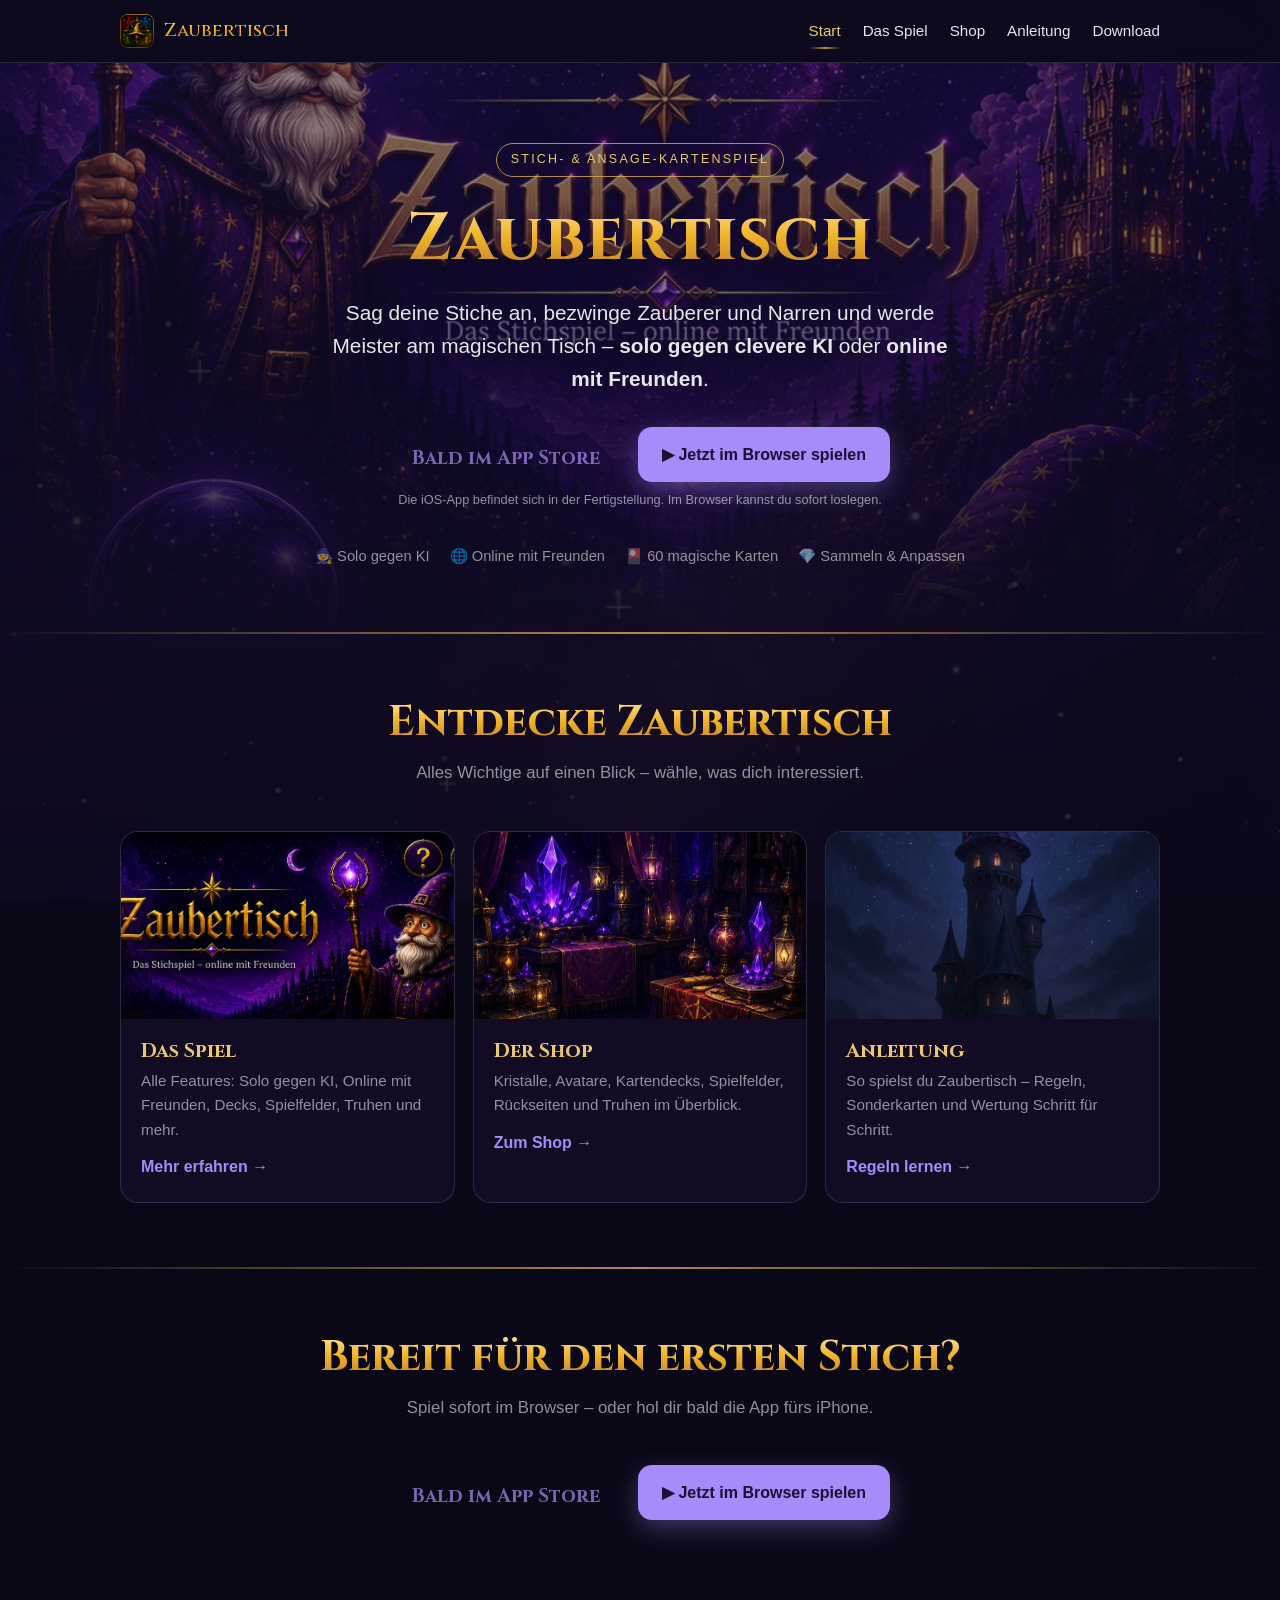
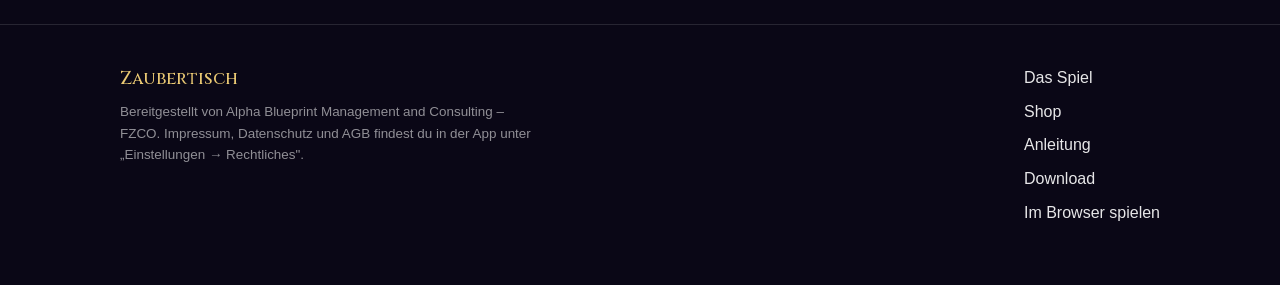
==== index.html @ ab26b65f "Website in 5 Unterseiten aufteilen + zentrale Navigation + Icon-Master - Neue Seiten: spiel.html (Da" ====
<!DOCTYPE html>
<html lang="de">
<head>
  <meta charset="UTF-8">
  <meta name="viewport" content="width=device-width, initial-scale=1">
  <title>Zaubertisch – Das magische Stich-Kartenspiel</title>
  <meta name="description" content="Zaubertisch: Das magische Stich- und Ansage-Kartenspiel. Solo gegen KI oder online mit Freunden. Jetzt im Browser spielen – bald im App Store.">
  <meta name="theme-color" content="#100a22">
  <meta property="og:title" content="Zaubertisch – Das magische Stich-Kartenspiel">
  <meta property="og:description" content="Solo gegen KI oder online mit Freunden. Jetzt im Browser spielen – bald im App Store.">
  <meta property="og:image" content="assets/icons/icon-512.png">
  <meta name="twitter:card" content="summary">
  <link rel="icon" href="assets/icons/icon-192.png">
  <link rel="apple-touch-icon" href="assets/icons/icon-1024.png">
  <link rel="manifest" href="manifest.webmanifest">
  <link rel="stylesheet" href="css/style.css">
</head>
<body data-page="start">
  <header class="site-header" id="site-header"></header>

  <main id="top">
    <!-- ============ HERO ============ -->
    <section class="hero">
      <div class="hero-media" aria-hidden="true"></div>
      <div class="wrap">
        <span class="eyebrow">Stich- &amp; Ansage-Kartenspiel</span>
        <h1 class="goldtext">Zaubertisch</h1>
        <p class="lead">
          Sag deine Stiche an, bezwinge Zauberer und Narren und werde Meister am
          magischen Tisch – <strong>solo gegen clevere KI</strong> oder
          <strong>online mit Freunden</strong>.
        </p>
        <div class="hero-cta">
          <a class="btn btn-store is-soon" data-cta="appstore" role="button" aria-disabled="true">
            <span class="store-small"></span>
            <span class="store-big" data-cta-label>Bald im App Store</span>
          </a>
          <a class="btn btn-primary" data-cta="play" role="button">▶ Jetzt im Browser spielen</a>
        </div>
        <p class="store-hint">Die iOS-App befindet sich in der Fertigstellung. Im Browser kannst du sofort loslegen.</p>
        <div class="hero-badges">
          <span>🧙 Solo gegen KI</span>
          <span>🌐 Online mit Freunden</span>
          <span>🎴 60 magische Karten</span>
          <span>💎 Sammeln &amp; Anpassen</span>
        </div>
      </div>
    </section>

    <hr class="divider">

    <!-- ============ ÜBERSICHT / UNTERSEITEN ============ -->
    <section>
      <div class="wrap">
        <div class="section-head">
          <h2 class="goldtext">Entdecke Zaubertisch</h2>
          <p>Alles Wichtige auf einen Blick – wähle, was dich interessiert.</p>
        </div>
        <div class="home-cards">
          <a class="home-card" href="spiel.html">
            <div class="hc-media" style="background-image:url('assets/game/lobby/game-banner.jpg')"></div>
            <div class="hc-body">
              <h3>Das Spiel</h3>
              <p>Alle Features: Solo gegen KI, Online mit Freunden, Decks, Spielfelder, Truhen und mehr.</p>
              <span class="hc-arrow">Mehr erfahren →</span>
            </div>
          </a>
          <a class="home-card" href="shop.html">
            <div class="hc-media" style="background-image:url('assets/game/lobby/shop-hero.jpg')"></div>
            <div class="hc-body">
              <h3>Der Shop</h3>
              <p>Kristalle, Avatare, Kartendecks, Spielfelder, Rückseiten und Truhen im Überblick.</p>
              <span class="hc-arrow">Zum Shop →</span>
            </div>
          </a>
          <a class="home-card" href="anleitung.html">
            <div class="hc-media" style="background-image:url('assets/game/lobby/themes/table_magierturm.jpg')"></div>
            <div class="hc-body">
              <h3>Anleitung</h3>
              <p>So spielst du Zaubertisch – Regeln, Sonderkarten und Wertung Schritt für Schritt.</p>
              <span class="hc-arrow">Regeln lernen →</span>
            </div>
          </a>
        </div>
      </div>
    </section>

    <hr class="divider">

    <!-- ============ ABSCHLUSS-CTA ============ -->
    <section class="cta-band">
      <div class="wrap">
        <div class="section-head">
          <h2 class="goldtext">Bereit für den ersten Stich?</h2>
          <p>Spiel sofort im Browser – oder hol dir bald die App fürs iPhone.</p>
        </div>
        <div class="hero-cta">
          <a class="btn btn-store is-soon" data-cta="appstore" role="button" aria-disabled="true">
            <span class="store-small"></span>
            <span class="store-big" data-cta-label>Bald im App Store</span>
          </a>
          <a class="btn btn-primary" data-cta="play" role="button">▶ Jetzt im Browser spielen</a>
        </div>
      </div>
    </section>
  </main>

  <footer class="site-footer" id="site-footer"></footer>

  <script type="module" src="js/layout.js"></script>
</body>
</html>
---- css/style.css ----
/* Zaubertisch – Website-Theme.
   Farben & Anmutung aus dem Spiel (WIZ-WIZ :root) übernommen: magisches
   Lila-Gold über dunklem Sternenhimmel, Cinzel-Serifen für Überschriften. */

/* Cinzel lokal gebündelt (aus WIZ-WIZ) – keine externe Google-Fonts-Abhängigkeit. */
@font-face {
  font-family: 'Cinzel'; font-style: normal; font-weight: 500 700; font-display: swap;
  src: url('../assets/fonts/cinzel-latin.woff2') format('woff2');
  unicode-range: U+0000-00FF, U+0131, U+0152-0153, U+02BB-02BC, U+02C6, U+02DA, U+02DC, U+0304, U+0308, U+0329, U+2000-206F, U+20AC, U+2122, U+2191, U+2193, U+2212, U+2215, U+FEFF, U+FFFD;
}
@font-face {
  font-family: 'Cinzel'; font-style: normal; font-weight: 500 700; font-display: swap;
  src: url('../assets/fonts/cinzel-latin-ext.woff2') format('woff2');
  unicode-range: U+0100-02BA, U+02BD-02C5, U+02C7-02CC, U+02CE-02D7, U+02DD-02FF, U+0304, U+0308, U+0329, U+1D00-1DBF, U+1E00-1E9F, U+1EF2-1EFF, U+2020, U+20A0-20AB, U+20AD-20C0, U+2113, U+2C60-2C7F, U+A720-A7FF;
}

:root {
  --akzent: #a78bfa;
  --akzent-weich: rgba(167, 139, 250, .16);
  --text: rgba(255, 255, 255, .90);
  --muted: rgba(255, 255, 255, .55);
  --karte: rgba(24, 16, 46, .60);
  --karte-fest: #180f2c;
  --rand: rgba(255, 255, 255, .12);
  --gold: #e9c873;
  --goldline: #c6a24c;
  --goldsoft: rgba(214, 176, 86, .8);
  --bg: #0a0716;
  --font-myth: 'Cinzel', Georgia, 'Times New Roman', serif;
  --font-ui: -apple-system, BlinkMacSystemFont, "Segoe UI", Roboto, sans-serif;
  --maxw: 1080px;
}

* { box-sizing: border-box; margin: 0; padding: 0; -webkit-tap-highlight-color: transparent; }

html { scroll-behavior: smooth; }

body {
  font-family: var(--font-ui);
  color: var(--text);
  background: var(--bg);
  line-height: 1.6;
  min-height: 100vh;
  overflow-x: hidden;
}

/* Fixer Sternenhimmel hinter allem (aus dem Spiel) */
body::before {
  content: "";
  position: fixed;
  inset: 0;
  z-index: -2;
  background:
    linear-gradient(180deg, rgba(20, 14, 44, .55) 0%, rgba(10, 7, 22, .82) 60%, rgba(8, 5, 18, .94) 100%),
    url('../assets/game/lobby/bg.jpg') center top / cover no-repeat,
    radial-gradient(120% 90% at 50% 0%, #2a1d57 0%, #1b1340 55%, #0a0716 100%);
}
body::after {
  content: "";
  position: fixed;
  inset: 0;
  z-index: -1;
  pointer-events: none;
  background: url('../assets/game/lobby/stars.jpg') center / cover repeat;
  opacity: .18;
  mix-blend-mode: screen;
}

img { max-width: 100%; display: block; }
a { color: var(--akzent); text-decoration: none; }
a:hover { text-decoration: underline; }

h1, h2, h3 { font-family: var(--font-myth); font-weight: 700; line-height: 1.2; }

.wrap { width: 100%; max-width: var(--maxw); margin: 0 auto; padding: 0 20px; }

/* Goldener Farbverlauf-Text für Titel */
.goldtext {
  background: linear-gradient(180deg, #ffe7a8 0%, #f0b429 45%, #b8772a 100%);
  -webkit-background-clip: text; background-clip: text;
  -webkit-text-fill-color: transparent; color: transparent;
}

/* ---------- Kopfzeile / Navigation ---------- */
.site-header {
  position: sticky; top: 0; z-index: 50;
  backdrop-filter: blur(10px);
  background: rgba(10, 7, 22, .72);
  border-bottom: 1px solid var(--rand);
}
.site-header .wrap { display: flex; align-items: center; gap: 16px; height: 62px; }
.brand { display: flex; align-items: center; gap: 10px; font-family: var(--font-myth); font-size: 1.15rem; }
.brand img { width: 34px; height: 34px; border-radius: 8px; }
.nav { margin-left: auto; display: flex; gap: 22px; align-items: center; }
.nav a { color: var(--text); font-size: .95rem; position: relative; }
.nav a:hover { color: var(--gold); text-decoration: none; }
.nav a.active { color: var(--gold); }
.nav a.active::after {
  content: ""; position: absolute; left: 0; right: 0; bottom: -6px; height: 2px;
  background: linear-gradient(90deg, transparent, var(--goldsoft), transparent);
}
.nav-toggle {
  display: none; margin-left: auto; background: rgba(255,255,255,.08);
  color: var(--text); border: 1px solid var(--rand); border-radius: 10px;
  font-size: 1.3rem; width: 44px; height: 40px; cursor: pointer;
}
@media (max-width: 720px) {
  .nav-toggle { display: block; }
  .nav {
    position: absolute; top: 62px; left: 0; right: 0; margin: 0;
    flex-direction: column; align-items: stretch; gap: 0;
    background: rgba(10,7,22,.97); border-bottom: 1px solid var(--rand);
    max-height: 0; overflow: hidden; transition: max-height .25s ease;
    backdrop-filter: blur(10px);
  }
  .nav.open { max-height: 380px; }
  .nav a { padding: 14px 20px; border-top: 1px solid var(--rand); font-size: 1.05rem; }
  .nav a.active::after { display: none; }
}

/* Übersichtskacheln auf der Startseite */
.home-cards { display: grid; grid-template-columns: repeat(auto-fit, minmax(240px, 1fr)); gap: 18px; }
.home-card {
  display: block; background: var(--karte); border: 1px solid var(--rand);
  border-radius: 18px; overflow: hidden; color: var(--text);
  transition: border-color .2s, transform .12s; text-decoration: none;
}
.home-card:hover { border-color: var(--goldsoft); transform: translateY(-3px); text-decoration: none; }
.home-card .hc-media { aspect-ratio: 16 / 9; background: #140e2e center / cover no-repeat; }
.home-card .hc-body { padding: 20px 20px 22px; }
.home-card h3 { color: var(--gold); font-size: 1.25rem; margin-bottom: 6px; }
.home-card p { color: var(--muted); font-size: .95rem; }
.home-card .hc-arrow { color: var(--akzent); font-weight: 700; margin-top: 12px; display: inline-block; }

/* ---------- Buttons ---------- */
.btn {
  display: inline-flex; align-items: center; justify-content: center; gap: 10px;
  padding: 14px 24px; border-radius: 14px; font-size: 1rem; font-weight: 700;
  border: none; cursor: pointer; transition: transform .12s, filter .2s, opacity .2s;
  text-decoration: none;
}
.btn:hover { text-decoration: none; transform: translateY(-1px); }
.btn-primary { background: var(--akzent); color: #1a1033; box-shadow: 0 8px 26px rgba(167, 139, 250, .35); }
.btn-primary:hover { filter: brightness(1.07); }
.btn-gold {
  background: linear-gradient(180deg, #ffe7a8 0%, #f0b429 50%, #c6862a 100%);
  color: #2a1a05; box-shadow: 0 8px 26px rgba(214, 176, 86, .35);
}
.btn-ghost { background: rgba(255, 255, 255, .10); color: var(--text); border: 1px solid var(--rand); }
.btn-ghost:hover { background: rgba(255, 255, 255, .16); }

/* App-Store-Badge */
.btn-store { flex-direction: column; align-items: flex-start; line-height: 1.1; padding: 12px 22px; }
.btn-store .store-small { font-size: .72rem; font-weight: 600; opacity: .85; }
.btn-store .store-big { font-size: 1.18rem; font-family: var(--font-myth); }
.btn-store.is-soon { opacity: .72; cursor: default; filter: grayscale(.15); }
.btn-store.is-soon:hover { transform: none; }
.store-hint { font-size: .8rem; color: var(--muted); margin-top: 8px; }

/* ---------- Hero ---------- */
.hero {
  position: relative; text-align: center;
  padding: 80px 0 64px;
  overflow: hidden;
}
.hero-media {
  position: absolute; inset: 0; z-index: -1;
  background: url('../assets/game/lobby/home-hero.jpg') center / cover no-repeat;
  opacity: .5;
  -webkit-mask-image: linear-gradient(180deg, #000 0%, #000 45%, transparent 100%);
  mask-image: linear-gradient(180deg, #000 0%, #000 45%, transparent 100%);
}
.hero .eyebrow {
  display: inline-block; letter-spacing: .18em; text-transform: uppercase;
  font-size: .78rem; color: var(--gold); border: 1px solid var(--goldsoft);
  padding: 6px 14px; border-radius: 999px; margin-bottom: 22px;
}
.hero h1 { font-size: clamp(2.4rem, 7vw, 4.2rem); margin-bottom: 16px; letter-spacing: .02em; }
.hero .lead { font-size: clamp(1.05rem, 2.6vw, 1.3rem); color: var(--text); max-width: 640px; margin: 0 auto 32px; }
.hero-cta { display: flex; gap: 16px; justify-content: center; flex-wrap: wrap; }
.hero-badges { display: flex; gap: 20px; justify-content: center; flex-wrap: wrap; margin-top: 34px; color: var(--muted); font-size: .92rem; }
.hero-badges span { display: inline-flex; align-items: center; gap: 7px; }

/* ---------- Sektionen ---------- */
section { padding: 64px 0; }
.section-head { text-align: center; max-width: 680px; margin: 0 auto 44px; }
.section-head h2 { font-size: clamp(1.8rem, 4vw, 2.6rem); margin-bottom: 12px; }
.section-head p { color: var(--muted); font-size: 1.05rem; }
.divider {
  height: 2px; border: none; margin: 0;
  background: linear-gradient(90deg, transparent, var(--goldsoft), transparent);
}

/* ---------- Feature-Kacheln ---------- */
.features { display: grid; grid-template-columns: repeat(auto-fit, minmax(220px, 1fr)); gap: 18px; }
.feature {
  background: var(--karte); border: 1px solid var(--rand); border-radius: 18px;
  padding: 26px 22px; backdrop-filter: blur(4px);
  transition: border-color .2s, transform .12s;
}
.feature:hover { border-color: var(--goldsoft); transform: translateY(-3px); }
.feature .f-ic { font-size: 2rem; margin-bottom: 12px; }
.feature h3 { font-size: 1.2rem; margin-bottom: 8px; color: var(--gold); }
.feature p { color: var(--muted); font-size: .96rem; }

/* ---------- Shop-Schaufenster ---------- */
.shop { position: relative; }
.shop-hero-band {
  border-radius: 20px; overflow: hidden; margin-bottom: 40px;
  border: 1px solid var(--goldsoft);
  background: url('../assets/game/lobby/shop-hero.jpg') center / cover;
  min-height: 200px; display: flex; align-items: flex-end;
}
.shop-hero-band .band-inner {
  width: 100%; padding: 26px 24px;
  background: linear-gradient(180deg, transparent, rgba(8, 5, 18, .88));
}
.shop-note {
  display: inline-flex; align-items: center; gap: 8px;
  background: var(--akzent-weich); color: #ddd0ff; border: 1px solid rgba(167, 139, 250, .4);
  padding: 7px 14px; border-radius: 999px; font-size: .86rem; font-weight: 600;
}

.shop-block { margin-bottom: 44px; }
.shop-block-head { margin-bottom: 18px; }
.shop-block-head h3 { font-size: 1.5rem; color: var(--gold); margin-bottom: 4px; }
.shop-block-head p { color: var(--muted); font-size: .95rem; }

.tile-grid { list-style: none; display: grid; grid-template-columns: repeat(auto-fill, minmax(150px, 1fr)); gap: 14px; }
.grid-packs { grid-template-columns: repeat(auto-fill, minmax(180px, 1fr)); }
.grid-chests { grid-template-columns: repeat(auto-fill, minmax(160px, 1fr)); }

.tile {
  position: relative; background: var(--karte); border: 1px solid var(--rand);
  border-radius: 16px; overflow: hidden; display: flex; flex-direction: column;
  transition: transform .12s, border-color .2s, box-shadow .2s;
}
.tile:hover { transform: translateY(-3px); border-color: var(--goldsoft); box-shadow: 0 10px 30px rgba(0, 0, 0, .4); }

.tile-thumb {
  position: relative; aspect-ratio: 1 / 1; overflow: hidden;
  background: radial-gradient(120% 120% at 50% 0%, #2a1d57 0%, #1b1340 60%, #140e2e 100%);
  display: flex; align-items: center; justify-content: center;
}
.thumb-img { width: 100%; height: 100%; object-fit: cover; }
.thumb-emoji { font-size: 3rem; display: flex; align-items: center; justify-content: center; }
.thumb-emoji-hidden { position: absolute; inset: 0; display: none; }
.chest-emoji { font-size: 3.4rem; filter: drop-shadow(0 4px 10px rgba(0, 0, 0, .5)); }

.tile-body { padding: 12px 13px 14px; display: flex; flex-direction: column; gap: 8px; flex: 1; }
.tile-name { font-weight: 700; font-size: 1rem; }
.tile-meta { display: flex; align-items: center; justify-content: space-between; gap: 8px; margin-top: auto; flex-wrap: wrap; }

.rarity {
  font-size: .72rem; font-weight: 800; letter-spacing: .03em; text-transform: uppercase;
  color: var(--rar, #9aa4b2); border: 1px solid var(--rar, #9aa4b2);
  padding: 3px 9px; border-radius: 999px;
  background: color-mix(in srgb, var(--rar, #9aa4b2) 14%, transparent);
}
.cost { display: inline-flex; align-items: center; gap: 5px; font-weight: 800; color: var(--gold); }
.cost .crystal { font-size: .95em; }
.cost-free { color: #7ee0a8; }
.price { font-weight: 800; color: var(--gold); font-size: 1.05rem; }

.tile-pack .tile-thumb { aspect-ratio: 4 / 3; }
.pack-total { font-size: .88rem; color: var(--muted); display: flex; align-items: center; gap: 8px; flex-wrap: wrap; }
.pack-bonus { color: #7ee0a8; font-weight: 700; }
.pack-sum { color: var(--text); }
.tile-tag, .tile-chest .tile-tag {
  position: absolute; top: 10px; right: 10px; z-index: 2;
  background: var(--gold); color: #2a1a05; font-size: .7rem; font-weight: 800;
  padding: 4px 9px; border-radius: 999px; text-transform: uppercase; letter-spacing: .04em;
}
.tile-chest .tile-thumb { background: radial-gradient(120% 120% at 50% 30%, color-mix(in srgb, var(--rar) 30%, #1b1340) 0%, #140e2e 100%); }

/* ---------- Anleitung-Teaser ---------- */
.rules-teaser {
  background: var(--karte); border: 1px solid var(--goldsoft); border-radius: 20px;
  padding: 34px 30px; text-align: center;
}
.rules-teaser ul { list-style: none; text-align: left; max-width: 640px; margin: 20px auto 26px; display: grid; gap: 12px; }
.rules-teaser li { padding-left: 30px; position: relative; color: var(--text); }
.rules-teaser li::before { content: "✦"; position: absolute; left: 0; color: var(--gold); }

/* ---------- Anleitung-Seite ---------- */
.guide-hero { text-align: center; padding: 60px 0 30px; }
.guide-hero h1 { font-size: clamp(2rem, 5vw, 3.2rem); margin-bottom: 12px; }
.guide-hero p { color: var(--muted); max-width: 620px; margin: 0 auto; }

.step { margin-bottom: 48px; }
.step-head { display: flex; align-items: center; gap: 14px; margin-bottom: 16px; }
.step-num {
  flex: none; width: 44px; height: 44px; border-radius: 12px;
  display: flex; align-items: center; justify-content: center;
  font-family: var(--font-myth); font-size: 1.3rem; font-weight: 700;
  background: var(--akzent-weich); color: var(--akzent); border: 1px solid rgba(167, 139, 250, .4);
}
.step-head h2 { font-size: 1.5rem; }
.step > p { color: var(--text); margin-bottom: 14px; }
.step ul { margin: 0 0 14px 22px; color: var(--text); }
.step ul li { margin-bottom: 6px; }

.card-row { display: flex; gap: 12px; flex-wrap: wrap; margin: 18px 0; }
.card-row figure { text-align: center; }
.card-img {
  width: 92px; border-radius: 10px; border: 1.5px solid var(--goldsoft);
  box-shadow: 0 6px 18px rgba(0, 0, 0, .5); background: var(--karte-fest);
}
.card-row figcaption { font-size: .82rem; color: var(--muted); margin-top: 8px; }

.callout {
  background: var(--akzent-weich); border-left: 3px solid var(--akzent);
  padding: 16px 18px; border-radius: 12px; margin: 16px 0; color: var(--text);
}
.callout strong { color: var(--gold); }

.example {
  background: var(--karte); border: 1px solid var(--rand); border-radius: 14px;
  padding: 18px 20px; margin: 16px 0;
}
.example h4 { color: var(--gold); margin-bottom: 8px; font-family: var(--font-myth); }
.score-line { display: flex; justify-content: space-between; padding: 6px 0; border-bottom: 1px dashed var(--rand); }
.score-line:last-child { border-bottom: none; font-weight: 800; color: var(--gold); }

/* ---------- Footer ---------- */
.site-footer { border-top: 1px solid var(--rand); margin-top: 40px; padding: 40px 0 60px; color: var(--muted); }
.site-footer .wrap { display: flex; flex-wrap: wrap; gap: 24px; justify-content: space-between; align-items: flex-start; }
.site-footer .foot-brand { font-family: var(--font-myth); color: var(--gold); font-size: 1.1rem; margin-bottom: 8px; }
.site-footer a { color: var(--text); }
.foot-links { display: flex; flex-direction: column; gap: 8px; }
.foot-legal { font-size: .84rem; max-width: 420px; }

/* Zentrierter CTA-Abschnitt */
.cta-band { text-align: center; }
.cta-band .hero-cta { margin-top: 24px; }

@media (max-width: 560px) {
  .btn { width: 100%; }
  .hero-cta { flex-direction: column; }
  .hero-cta .btn { width: 100%; }
  .site-footer .wrap { flex-direction: column; }
}
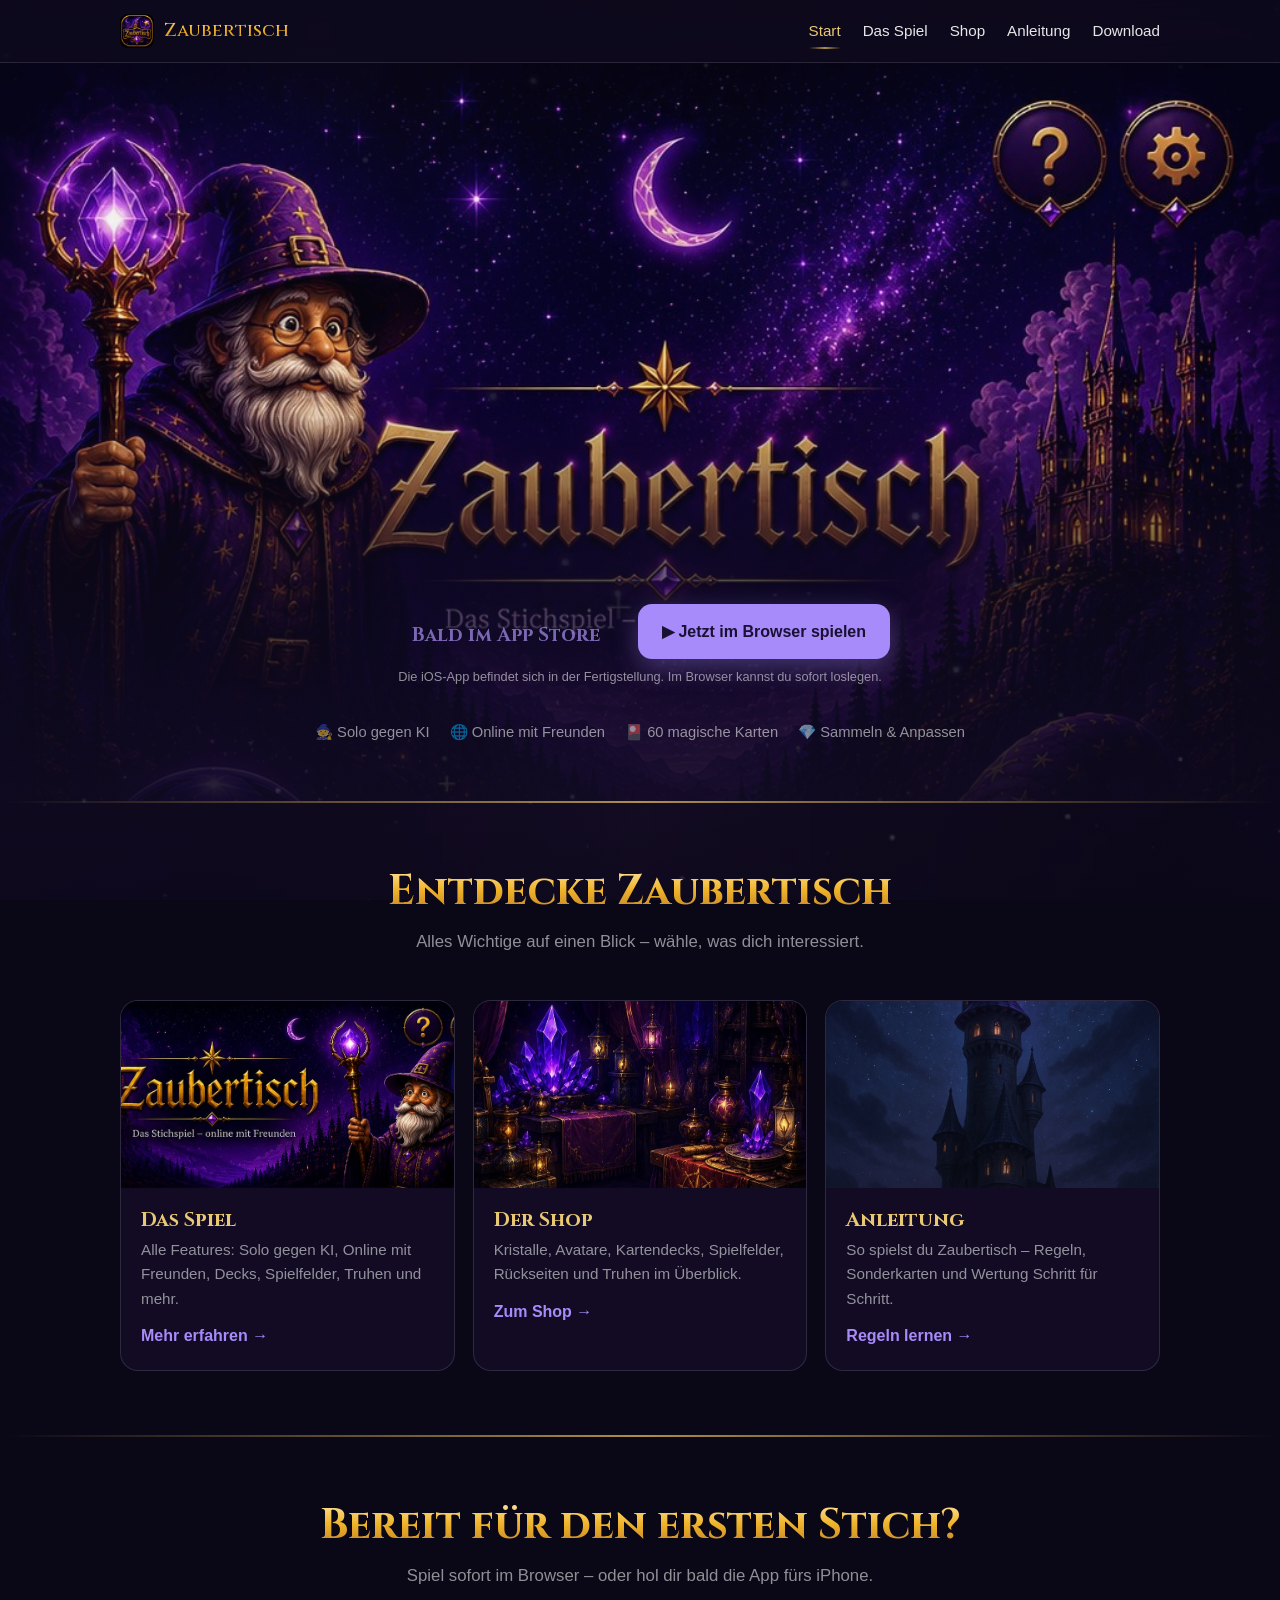
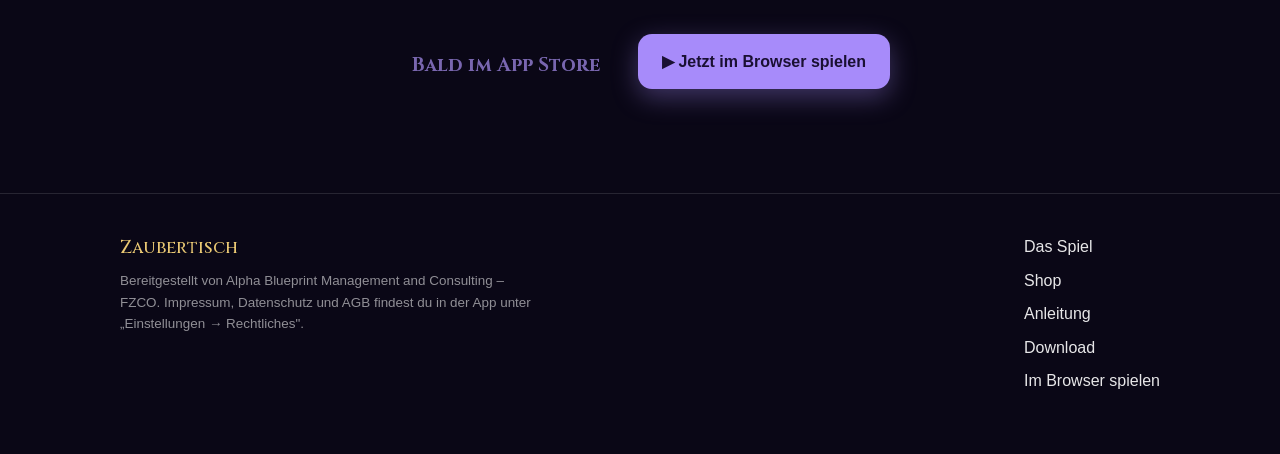
==== commit 6f3f6904: "Hero aufräumen: goldenen Titel + weißen Untertitel entfernen Das Hero-Bild bringt Titel und Tagline " ====
--- a/index.html
+++ b/index.html
@@ -23,13 +23,7 @@
     <section class="hero">
       <div class="hero-media" aria-hidden="true"></div>
       <div class="wrap">
-        <span class="eyebrow">Stich- &amp; Ansage-Kartenspiel</span>
-        <h1 class="goldtext">Zaubertisch</h1>
-        <p class="lead">
-          Sag deine Stiche an, bezwinge Zauberer und Narren und werde Meister am
-          magischen Tisch – <strong>solo gegen clevere KI</strong> oder
-          <strong>online mit Freunden</strong>.
-        </p>
+        <h1 class="sr-only">Zaubertisch – Das magische Stich- und Ansage-Kartenspiel</h1>
         <div class="hero-cta">
           <a class="btn btn-store is-soon" data-cta="appstore" role="button" aria-disabled="true">
             <span class="store-small"></span>
--- a/css/style.css
+++ b/css/style.css
@@ -157,24 +157,35 @@
 .btn-store.is-soon:hover { transform: none; }
 .store-hint { font-size: .8rem; color: var(--muted); margin-top: 8px; }
 
+/* Nur für Screenreader sichtbar (semantisches h1 ohne visuelle Überlagerung). */
+.sr-only {
+  position: absolute; width: 1px; height: 1px; padding: 0; margin: -1px;
+  overflow: hidden; clip: rect(0, 0, 0, 0); white-space: nowrap; border: 0;
+}
+
 /* ---------- Hero ---------- */
 .hero {
-  position: relative; text-align: center;
-  padding: 80px 0 64px;
-  overflow: hidden;
-}
+  position: relative; text-align: center; overflow: hidden;
+  min-height: 82vh;
+  display: flex; flex-direction: column; justify-content: flex-end;
+  padding: 40px 0 56px;
+}
+/* Hintergrundbild (bringt Titel + Tagline selbst mit) */
 .hero-media {
-  position: absolute; inset: 0; z-index: -1;
-  background: url('../assets/game/lobby/home-hero.jpg') center / cover no-repeat;
-  opacity: .5;
-  -webkit-mask-image: linear-gradient(180deg, #000 0%, #000 45%, transparent 100%);
-  mask-image: linear-gradient(180deg, #000 0%, #000 45%, transparent 100%);
-}
-.hero .eyebrow {
-  display: inline-block; letter-spacing: .18em; text-transform: uppercase;
-  font-size: .78rem; color: var(--gold); border: 1px solid var(--goldsoft);
-  padding: 6px 14px; border-radius: 999px; margin-bottom: 22px;
-}
+  position: absolute; inset: 0; z-index: -2;
+  background: url('../assets/game/lobby/home-hero.jpg') center top / cover no-repeat;
+  opacity: .96;
+}
+/* Dunkler Verlauf über der unteren Hälfte -> Buttons stehen auf ruhigem Grund,
+   der Bild-Titel oben bleibt frei. */
+.hero::before {
+  content: ""; position: absolute; inset: 0; z-index: -1; pointer-events: none;
+  background: linear-gradient(180deg,
+    transparent 0%, transparent 46%,
+    rgba(10,7,22,.55) 66%, rgba(10,7,22,.92) 100%);
+}
+.hero .hero-cta { position: relative; }
+@media (max-width: 640px) { .hero { min-height: 66vh; } }
 .hero h1 { font-size: clamp(2.4rem, 7vw, 4.2rem); margin-bottom: 16px; letter-spacing: .02em; }
 .hero .lead { font-size: clamp(1.05rem, 2.6vw, 1.3rem); color: var(--text); max-width: 640px; margin: 0 auto 32px; }
 .hero-cta { display: flex; gap: 16px; justify-content: center; flex-wrap: wrap; }
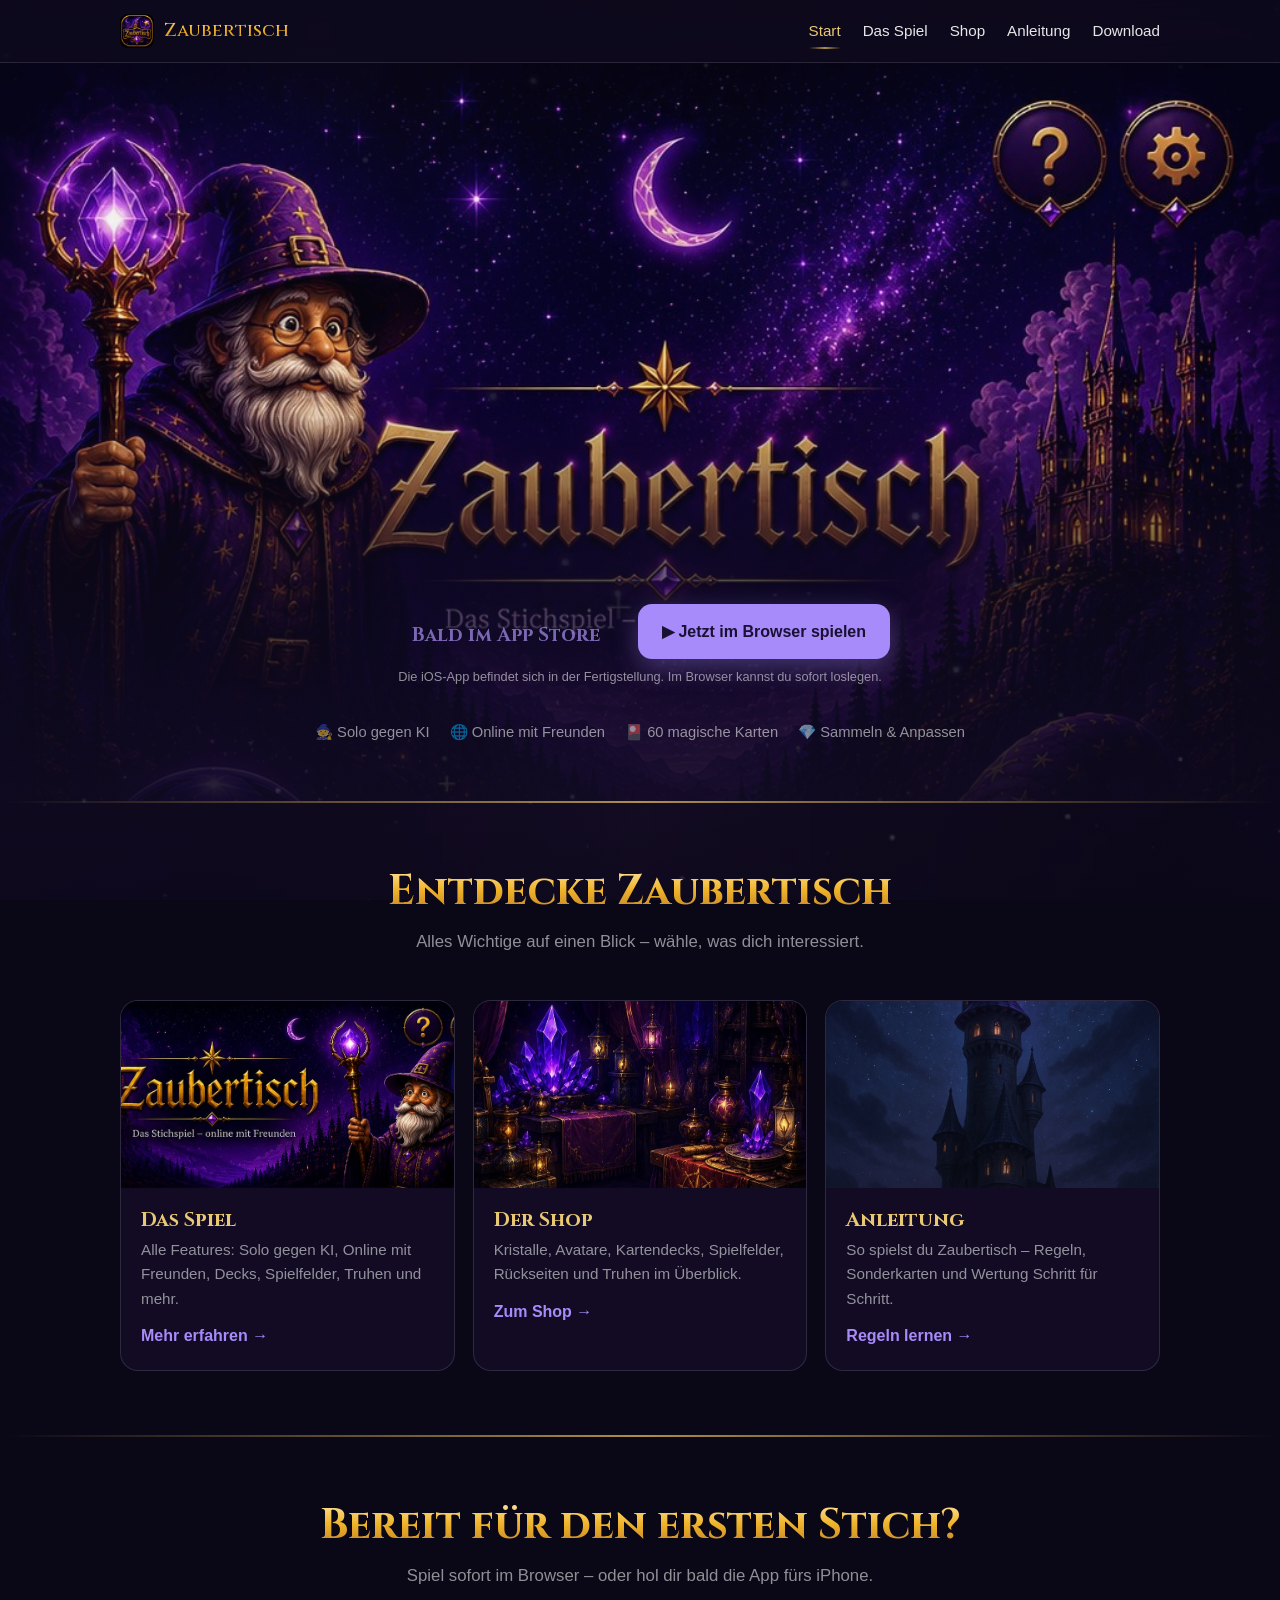
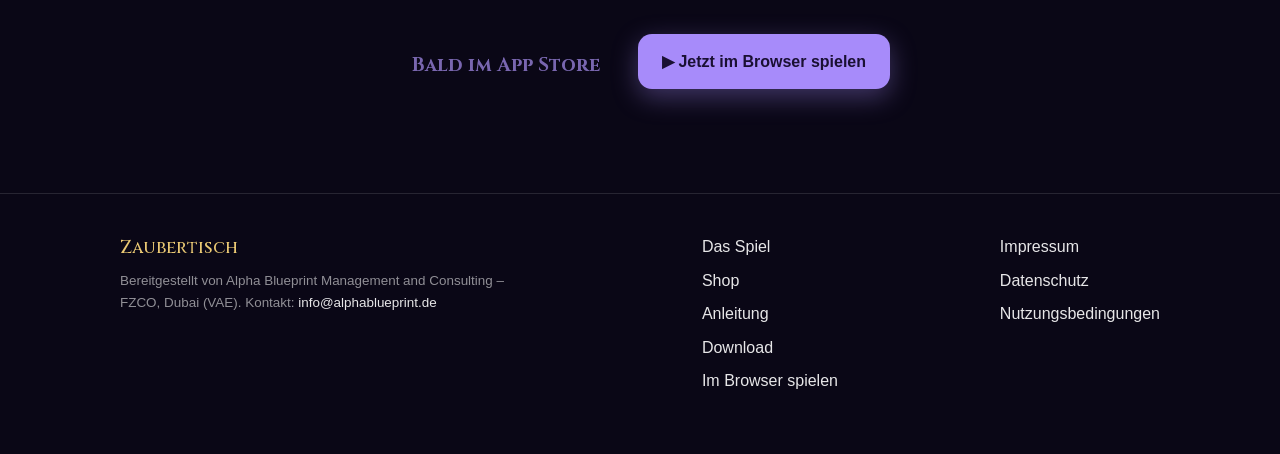
==== commit cc199328: "Rechtsseiten hinzufügen: Impressum, Datenschutz, Nutzungsbedingungen - Eigene Rechtstexte (Alpha Blu" ====
--- a/index.html
+++ b/index.html
@@ -13,7 +13,7 @@
   <link rel="icon" href="assets/icons/icon-192.png">
   <link rel="apple-touch-icon" href="assets/icons/icon-1024.png">
   <link rel="manifest" href="manifest.webmanifest">
-  <link rel="stylesheet" href="css/style.css">
+  <link rel="stylesheet" href="css/style.css?v=3">
 </head>
 <body data-page="start">
   <header class="site-header" id="site-header"></header>
@@ -101,6 +101,6 @@
 
   <footer class="site-footer" id="site-footer"></footer>
 
-  <script type="module" src="js/layout.js"></script>
+  <script type="module" src="js/layout.js?v=3"></script>
 </body>
 </html>
--- a/css/style.css
+++ b/css/style.css
@@ -211,8 +211,20 @@
 }
 .feature:hover { border-color: var(--goldsoft); transform: translateY(-3px); }
 .feature .f-ic { font-size: 2rem; margin-bottom: 12px; }
+.feature .f-ic-img {
+  width: 76px; height: 76px; object-fit: contain; display: block;
+  margin-bottom: 12px;
+  filter: drop-shadow(0 4px 10px rgba(0, 0, 0, .45));
+}
 .feature h3 { font-size: 1.2rem; margin-bottom: 8px; color: var(--gold); }
 .feature p { color: var(--muted); font-size: .96rem; }
+
+/* Vollständiges Banner-Bild (nicht beschnitten – kompletter Stern sichtbar). */
+.banner-full {
+  width: 100%; height: auto; display: block;
+  border-radius: 20px; border: 1px solid var(--goldsoft);
+  box-shadow: 0 10px 30px rgba(0, 0, 0, .4);
+}
 
 /* ---------- Shop-Schaufenster ---------- */
 .shop { position: relative; }
@@ -226,6 +238,9 @@
   width: 100%; padding: 26px 24px;
   background: linear-gradient(180deg, transparent, rgba(8, 5, 18, .88));
 }
+/* Größere Variante: zeigt deutlich mehr vom Bild */
+.shop-hero-band--big { min-height: 460px; background-position: center 32%; }
+@media (max-width: 640px) { .shop-hero-band--big { min-height: 300px; } }
 .shop-note {
   display: inline-flex; align-items: center; gap: 8px;
   background: var(--akzent-weich); color: #ddd0ff; border: 1px solid rgba(167, 139, 250, .4);
@@ -268,8 +283,14 @@
   padding: 3px 9px; border-radius: 999px;
   background: color-mix(in srgb, var(--rar, #9aa4b2) 14%, transparent);
 }
-.cost { display: inline-flex; align-items: center; gap: 5px; font-weight: 800; color: var(--gold); }
+.cost { display: inline-flex; align-items: center; gap: 4px; font-weight: 800; color: var(--gold); }
 .cost .crystal { font-size: .95em; }
+/* Gemaltes Kristall-Symbol in Preisen (statt 💎-Emoji) */
+.crystal-ic {
+  height: 1.5em; width: auto; vertical-align: -0.35em; display: inline-block;
+  filter: drop-shadow(0 1px 3px rgba(120, 60, 220, .5));
+}
+.pack-sum .crystal-ic { height: 1.35em; vertical-align: -0.3em; }
 .cost-free { color: #7ee0a8; }
 .price { font-weight: 800; color: var(--gold); font-size: 1.05rem; }
 
@@ -283,6 +304,7 @@
   padding: 4px 9px; border-radius: 999px; text-transform: uppercase; letter-spacing: .04em;
 }
 .tile-chest .tile-thumb { background: radial-gradient(120% 120% at 50% 30%, color-mix(in srgb, var(--rar) 30%, #1b1340) 0%, #140e2e 100%); }
+.chest-img { object-fit: contain; padding: 12%; filter: drop-shadow(0 6px 14px rgba(0, 0, 0, .55)); }
 
 /* ---------- Anleitung-Teaser ---------- */
 .rules-teaser {
@@ -333,6 +355,16 @@
 .score-line { display: flex; justify-content: space-between; padding: 6px 0; border-bottom: 1px dashed var(--rand); }
 .score-line:last-child { border-bottom: none; font-weight: 800; color: var(--gold); }
 
+/* ---------- Rechtsseiten (Impressum/Datenschutz/Nutzungsbedingungen) ---------- */
+.legal-page { max-width: 800px; margin: 0 auto; padding: 8px 0 40px; }
+.legal-page h2 { color: var(--gold); font-size: 1.35rem; margin: 30px 0 8px; }
+.legal-page h3 { color: var(--gold); font-size: 1.12rem; margin: 26px 0 8px; }
+.legal-page p { color: var(--text); margin-bottom: 12px; line-height: 1.75; }
+.legal-page ul { margin: 4px 0 16px 22px; color: var(--text); }
+.legal-page li { margin-bottom: 7px; line-height: 1.6; }
+.legal-page a { color: var(--akzent); word-break: break-word; }
+.legal-stand { color: var(--muted); font-size: .9rem; margin-top: 26px; font-style: italic; }
+
 /* ---------- Footer ---------- */
 .site-footer { border-top: 1px solid var(--rand); margin-top: 40px; padding: 40px 0 60px; color: var(--muted); }
 .site-footer .wrap { display: flex; flex-wrap: wrap; gap: 24px; justify-content: space-between; align-items: flex-start; }
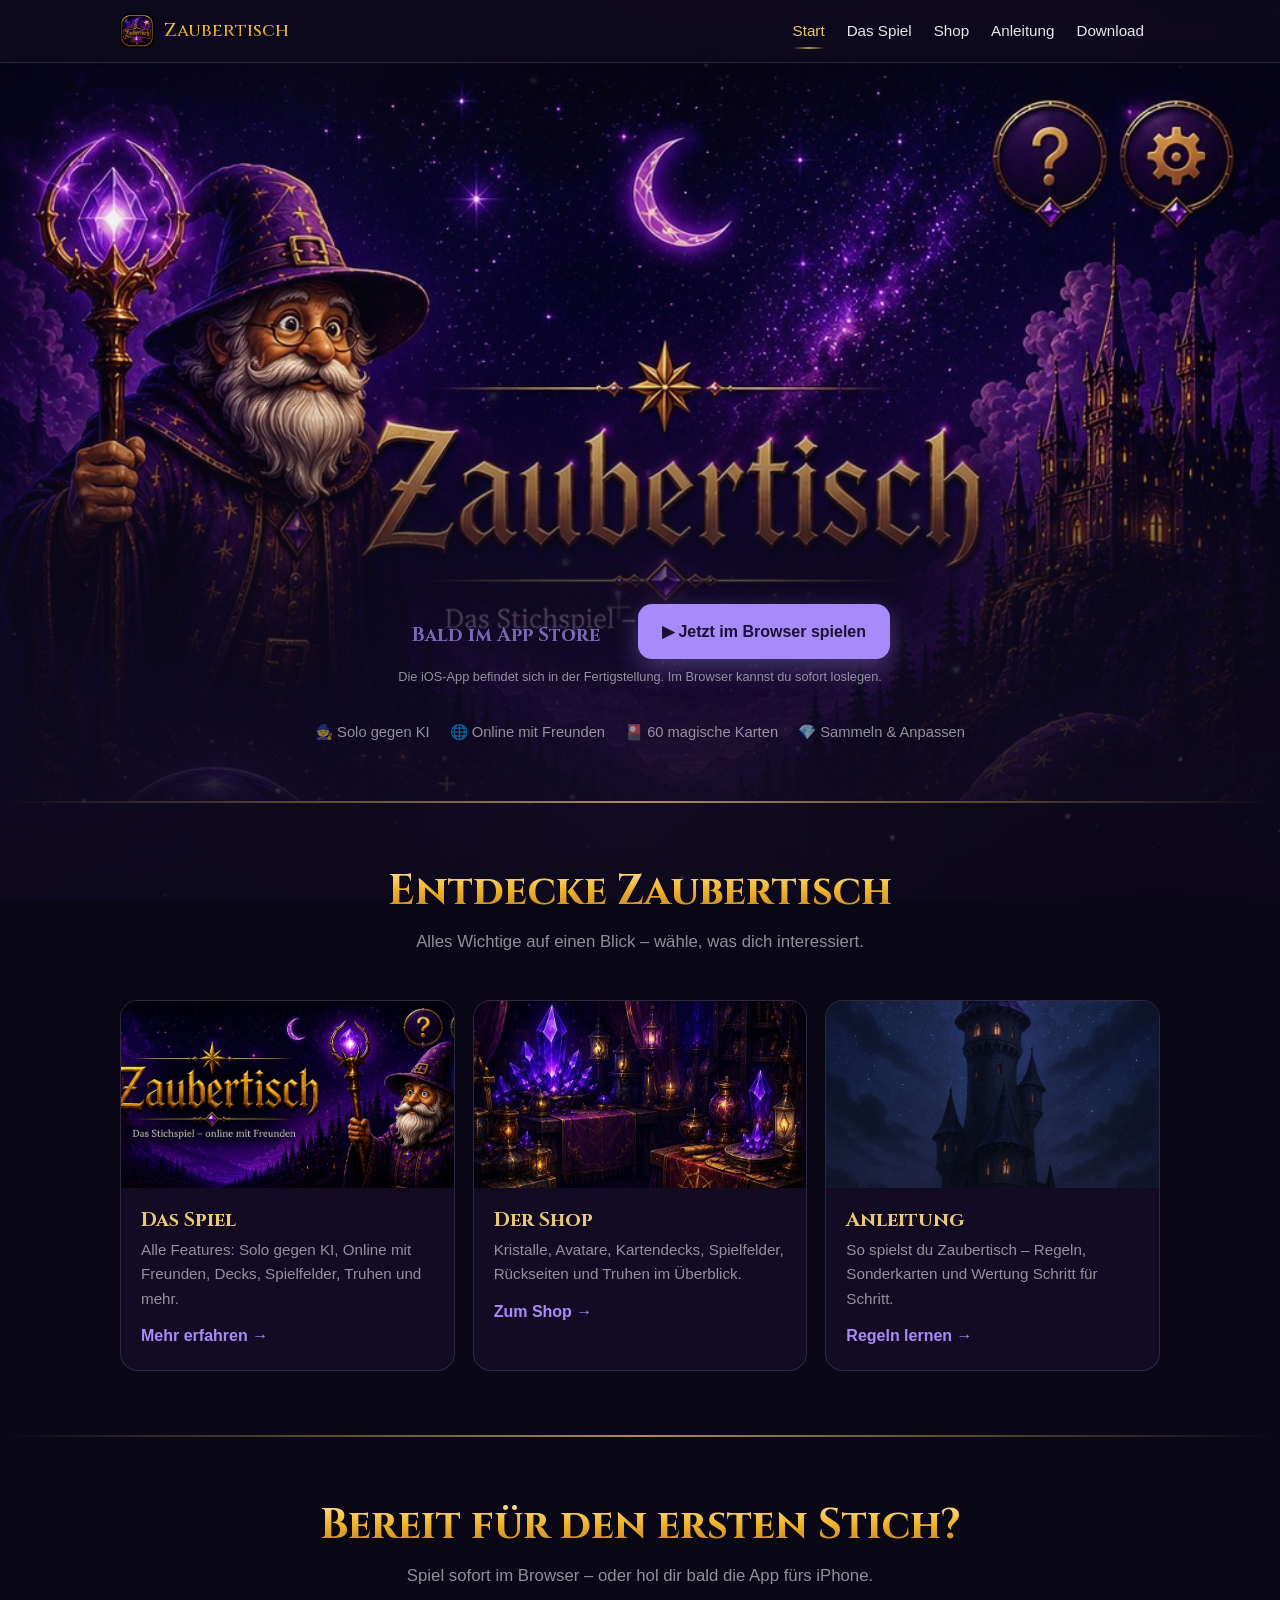
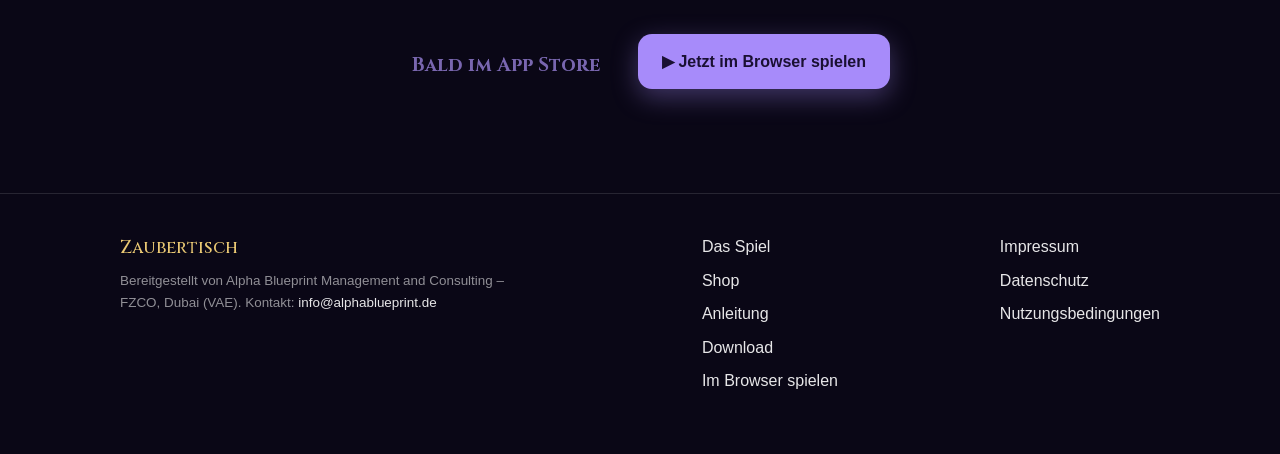
==== commit 888ffaa4: "Phase 1: Web-Login-Geruest (Supabase) + Konto-Seite - js/config.js: SUPABASE_URL/SUPABASE_ANON_KEY (" ====
--- a/index.html
+++ b/index.html
@@ -13,7 +13,7 @@
   <link rel="icon" href="assets/icons/icon-192.png">
   <link rel="apple-touch-icon" href="assets/icons/icon-1024.png">
   <link rel="manifest" href="manifest.webmanifest">
-  <link rel="stylesheet" href="css/style.css?v=3">
+  <link rel="stylesheet" href="css/style.css?v=4">
 </head>
 <body data-page="start">
   <header class="site-header" id="site-header"></header>
@@ -101,6 +101,6 @@
 
   <footer class="site-footer" id="site-footer"></footer>
 
-  <script type="module" src="js/layout.js?v=3"></script>
+  <script type="module" src="js/layout.js?v=4"></script>
 </body>
 </html>
--- a/css/style.css
+++ b/css/style.css
@@ -365,6 +365,48 @@
 .legal-page a { color: var(--akzent); word-break: break-word; }
 .legal-stand { color: var(--muted); font-size: .9rem; margin-top: 26px; font-style: italic; }
 
+/* ---------- Konto / Login ---------- */
+.account-slot { display: flex; align-items: center; }
+.btn-account {
+  display: inline-flex; align-items: center; gap: 8px; margin-left: 6px;
+  padding: 8px 14px; border-radius: 10px; font-weight: 700; font-size: .92rem;
+  color: #1a1033; background: var(--akzent); text-decoration: none; white-space: nowrap;
+}
+.btn-account:hover { filter: brightness(1.07); text-decoration: none; }
+.btn-account .acc-bal { display: inline-flex; align-items: center; gap: 3px; }
+.btn-account .crystal-ic { height: 1.2em; }
+@media (max-width: 720px) { .account-slot { position: absolute; right: 66px; top: 11px; } .btn-account { padding: 7px 12px; } }
+
+.account-wrap { max-width: 460px; margin: 0 auto; padding: 8px 0 40px; }
+.auth-tabs { display: flex; gap: 8px; margin-bottom: 16px; }
+.auth-tab {
+  flex: 1; padding: 12px; border-radius: 12px; cursor: pointer; font-weight: 700;
+  background: rgba(255,255,255,.06); color: var(--muted); border: 1px solid var(--rand);
+}
+.auth-tab.active { background: var(--akzent-weich); color: var(--akzent); border-color: rgba(167,139,250,.4); }
+.auth-card {
+  background: var(--karte); border: 1px solid var(--rand); border-radius: 18px;
+  padding: 24px 22px; display: flex; flex-direction: column; gap: 14px;
+}
+.auth-form label { display: flex; flex-direction: column; gap: 6px; font-size: .9rem; color: var(--muted); }
+.auth-form input {
+  padding: 12px 14px; border-radius: 10px; font-size: 1rem;
+  background: rgba(6,4,16,.55); border: 1px solid var(--rand); color: var(--text);
+}
+.auth-form input:focus { outline: none; border-color: var(--akzent); }
+.auth-msg { font-size: .9rem; margin: 0; min-height: 1.2em; }
+.auth-msg.err { color: #ff8a8a; }
+.auth-msg.ok { color: #7ee0a8; }
+.auth-note { font-size: .86rem; color: var(--muted); margin: 0; }
+.auth-hi { color: var(--text); }
+.wallet-box {
+  display: flex; align-items: center; justify-content: space-between; gap: 12px;
+  background: rgba(6,4,16,.5); border: 1px solid var(--goldsoft); border-radius: 14px; padding: 16px 18px;
+}
+.wallet-label { color: var(--muted); font-size: .9rem; }
+.wallet-amount { display: inline-flex; align-items: center; gap: 6px; font-size: 1.5rem; font-weight: 800; color: var(--gold); }
+.wallet-amount .crystal-ic { height: 1.4em; }
+
 /* ---------- Footer ---------- */
 .site-footer { border-top: 1px solid var(--rand); margin-top: 40px; padding: 40px 0 60px; color: var(--muted); }
 .site-footer .wrap { display: flex; flex-wrap: wrap; gap: 24px; justify-content: space-between; align-items: flex-start; }
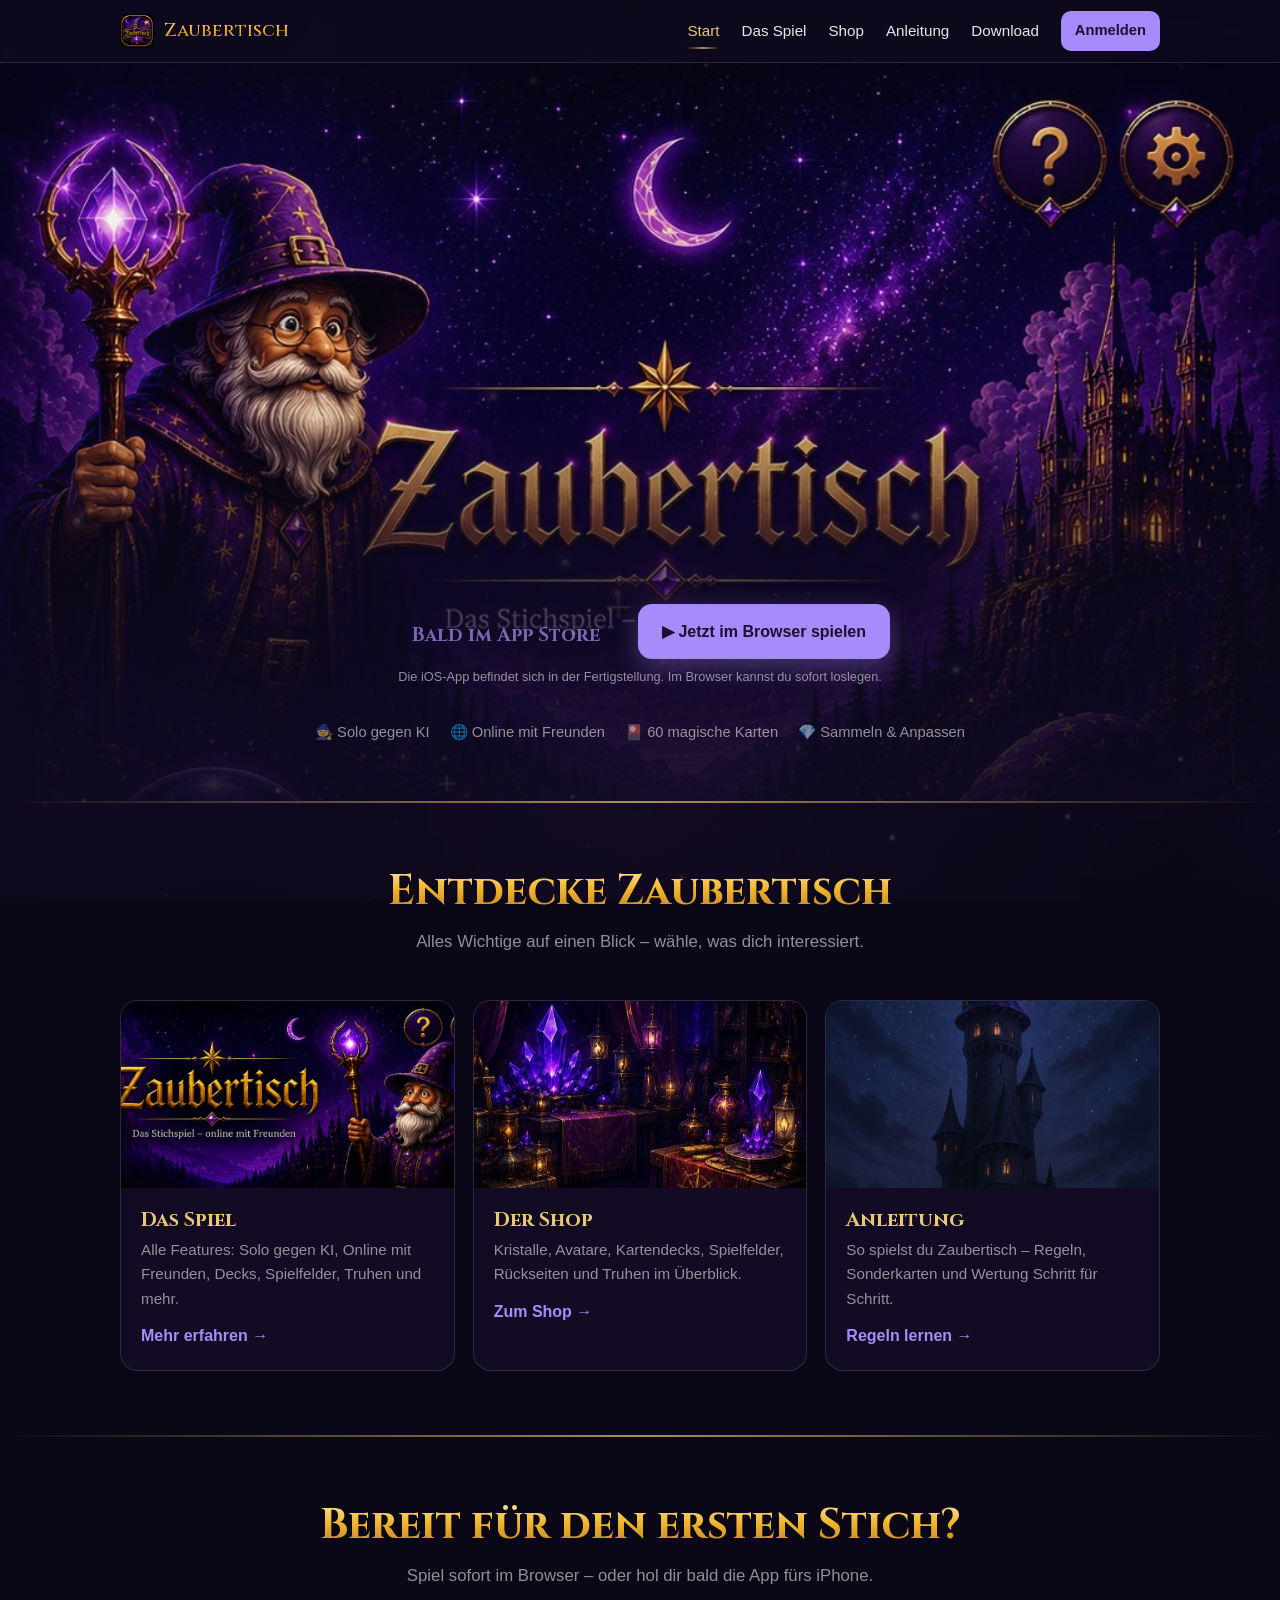
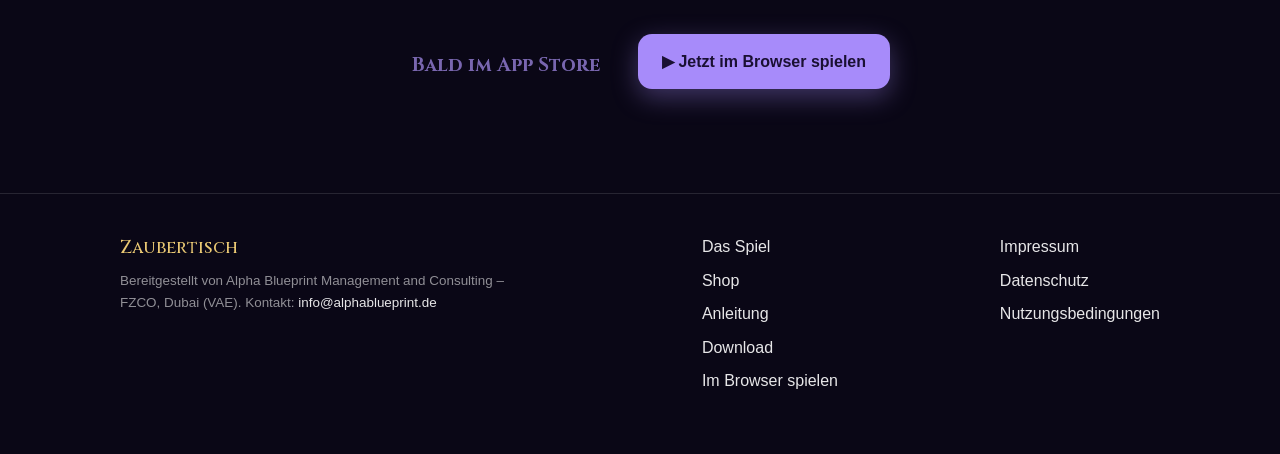
==== commit ebf5f145: "Phase 1 aktivieren: Supabase-Login live (Guthaben-Anzeige) - config.js: echte SUPABASE_URL + anon-Ke" ====
--- a/index.html
+++ b/index.html
@@ -13,7 +13,7 @@
   <link rel="icon" href="assets/icons/icon-192.png">
   <link rel="apple-touch-icon" href="assets/icons/icon-1024.png">
   <link rel="manifest" href="manifest.webmanifest">
-  <link rel="stylesheet" href="css/style.css?v=4">
+  <link rel="stylesheet" href="css/style.css?v=5">
 </head>
 <body data-page="start">
   <header class="site-header" id="site-header"></header>
@@ -101,6 +101,6 @@
 
   <footer class="site-footer" id="site-footer"></footer>
 
-  <script type="module" src="js/layout.js?v=4"></script>
+  <script type="module" src="js/layout.js?v=5"></script>
 </body>
 </html>
--- a/css/style.css
+++ b/css/style.css
@@ -388,6 +388,8 @@
   background: var(--karte); border: 1px solid var(--rand); border-radius: 18px;
   padding: 24px 22px; display: flex; flex-direction: column; gap: 14px;
 }
+/* hidden-Attribut muss gegen display:flex der Karte gewinnen */
+.auth-form[hidden] { display: none; }
 .auth-form label { display: flex; flex-direction: column; gap: 6px; font-size: .9rem; color: var(--muted); }
 .auth-form input {
   padding: 12px 14px; border-radius: 10px; font-size: 1rem;
